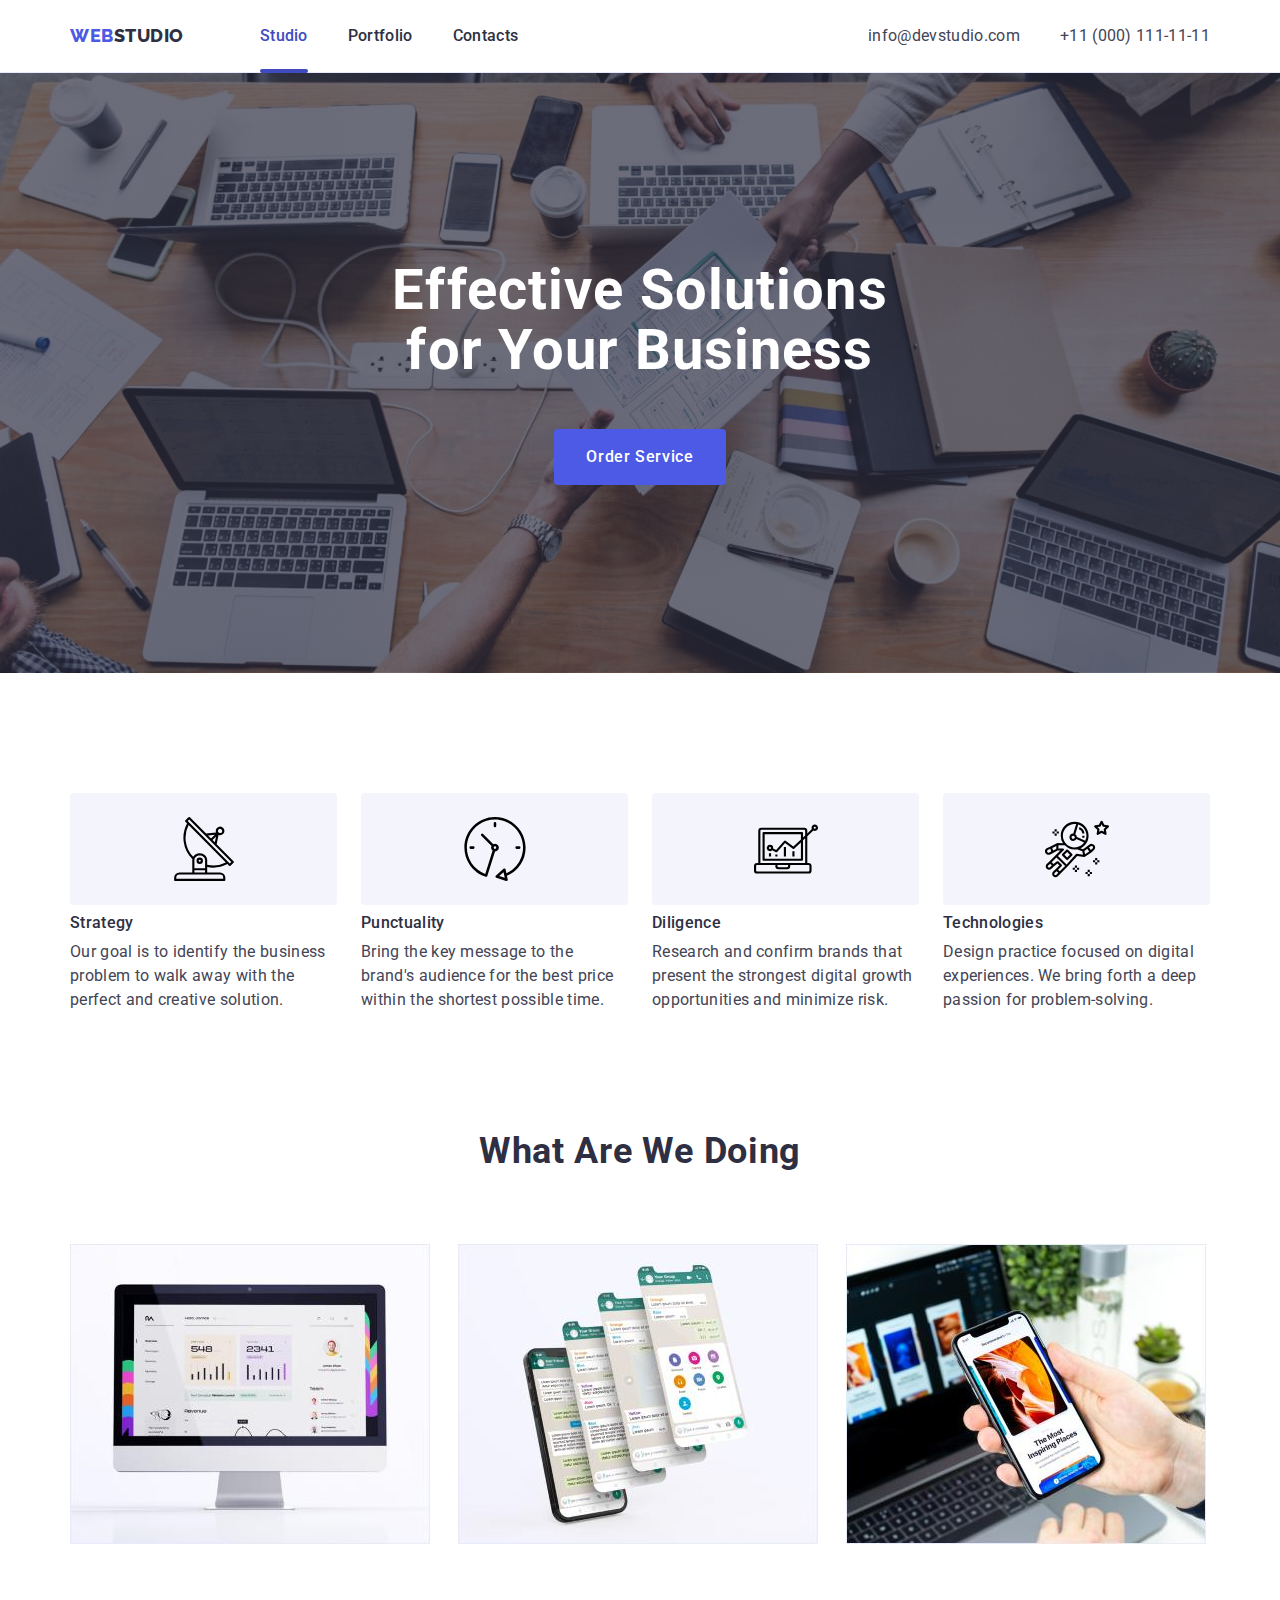
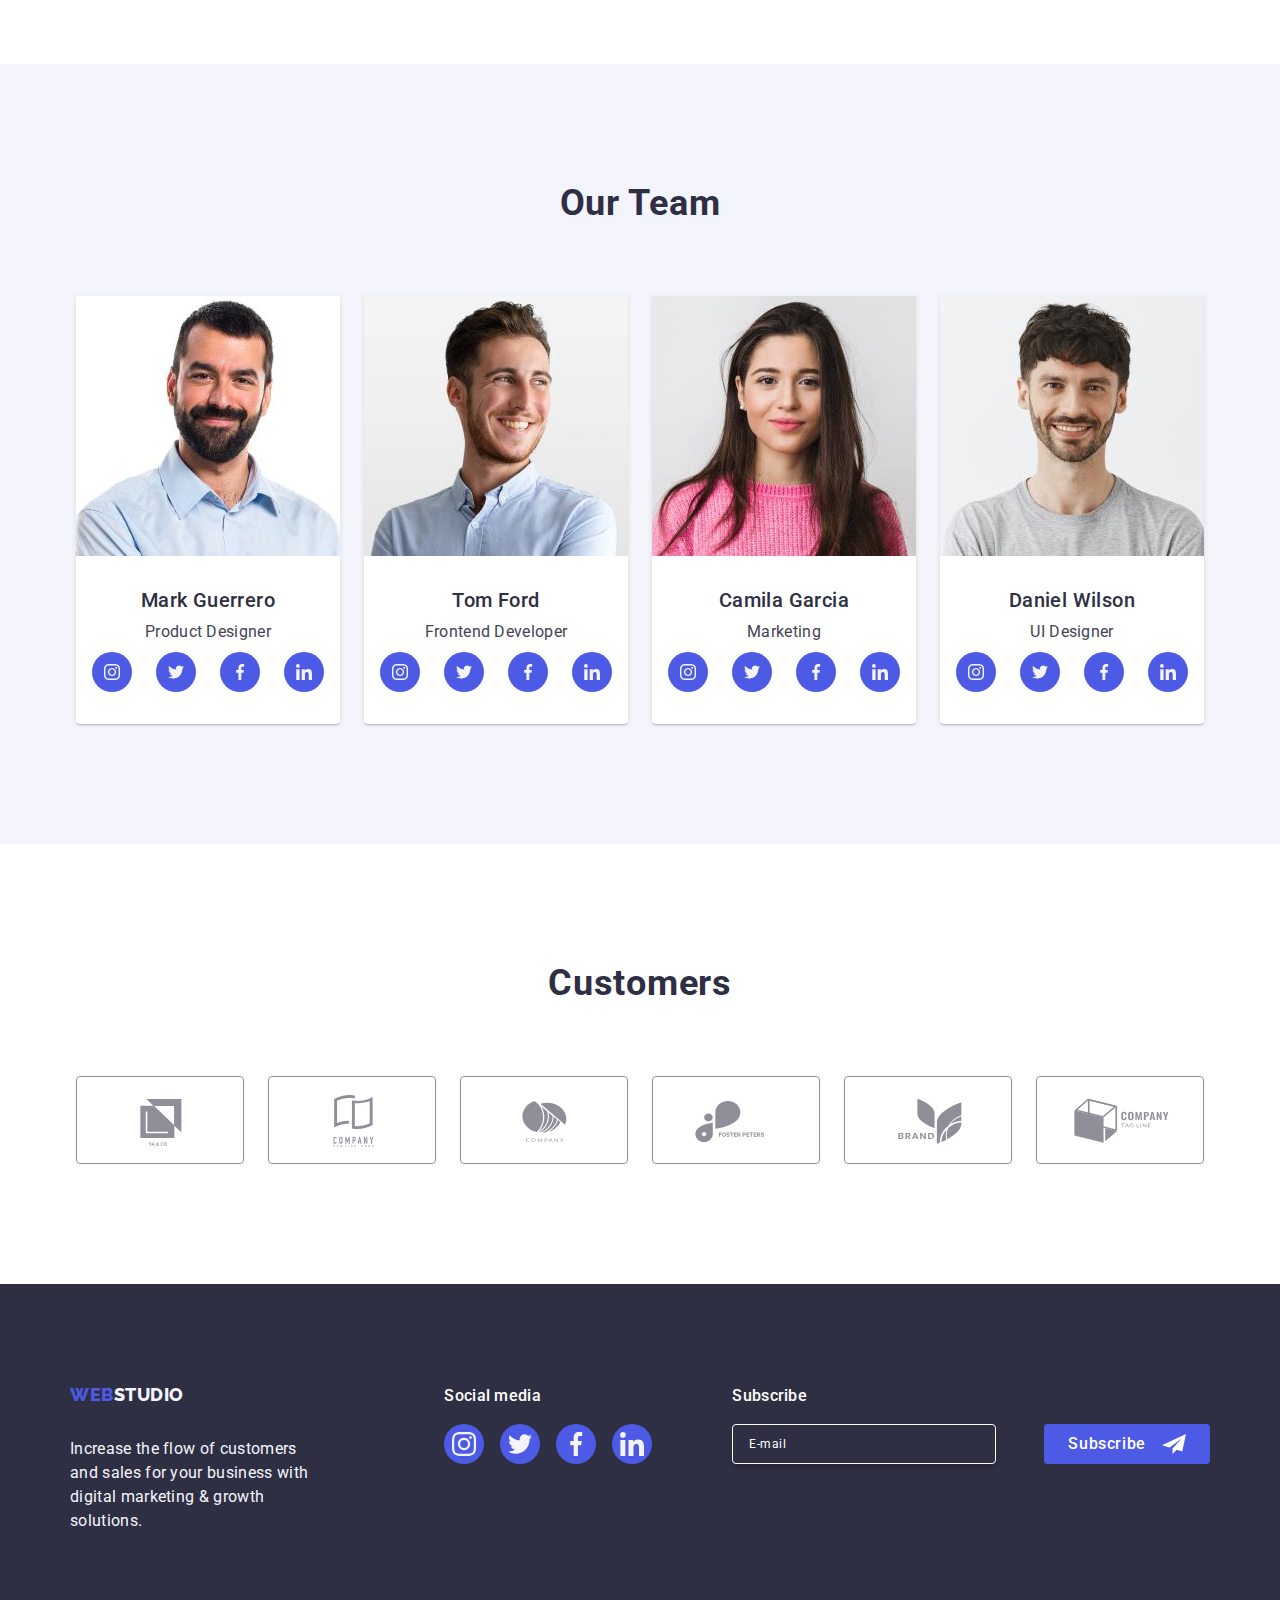
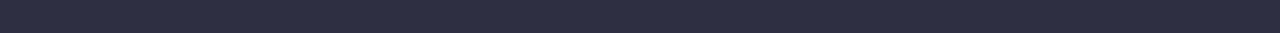
==== index.html @ c87fc52b "first commit" ====
<!DOCTYPE html>
<html lang="en">
<head>

    <meta charset="UTF-8">
    <meta http-equiv="X-UA-Compatible" content="IE=edge">
    <meta name="viewport" content="width=device-width, initial-scale=1.0">
    <link rel="preconnect" href="https://fonts.googleapis.com">
    <link rel="preconnect" href="https://fonts.gstatic.com" crossorigin>
    <link href="https://fonts.googleapis.com/css2?family=Raleway:ital,wght@0,100;0,200;0,300;0,400;0,500;0,600;0,700;0,800;0,900;1,100;1,200;1,300;1,400;1,500;1,600;1,700;1,800;1,900&family=Roboto:ital,wght@0,300;0,400;0,500;0,700;0,900;1,100;1,300;1,400;1,500;1,700;1,900&display=swap" rel="stylesheet">
    <link rel="stylesheet" href="https://cdnjs.cloudflare.com/ajax/libs/modern-normalize/1.0.0/modern-normalize.min.css"/>
    <link rel="stylesheet" href="./css/styles.css"/>
    <title>Main page</title>
</head>
<body>
    <header class="header">
        <div class="header-container container">
            <nav class="navigation">
                <a href="./index.html" class="logo link">Web<span class="logo-studio">Studio</span></a>
                <ul class="list menu">
                    <li class="nav-list-item">
                        <a href="./index.html" class="link-list-item selected-list-link-item link">Studio</a>
                    </li>
                    <li class="nav-list-item">
                        <a href="./portfolio.html" class="link-list-item link">Portfolio</a>
                    </li>
                    <li class="nav-list-item">
                        <a href="" class="link-list-item link">Contacts</a>
                    </li>
                </ul>
            </nav>
            <address class="address">
                <ul class="list menu">
                    <li class="nav-list-item">
                        <a href="mailto:info@devstudio.com" class="address-link link">info@devstudio.com</a>
                    </li>
                    <li class="nav-list-item">
                        <a href="tel:+110001111111" class="address-link link">+11 (000) 111-11-11</a>
                    </li>
                </ul>
            </address>
            <button type="button" class="mobile-button js-open-menu" aria-expanded="false" aria-controls="menu-container" data-menu-button>
                <svg class="mobile-menu-icon" width="32" height="22" aria-label="Переключатель мобильного меню">
                    <use href="./images/icons.svg#icon-menu-hamburger"></use>
                </svg>
            </button>
            <div class="backdrop js-menu-container is-hidden">
                <div class="mobile-menu">
                    <button class="close-btn js-close-menu">
                        <svg class="close-icon" width="8" height="8">
                            <use href="./images/icons.svg#icon-close"></use>
                        </svg>
                    </button>
                    <ul class="list mobile-menu-list">
                        <li class="mobile-menu-list-item">
                            <a href="./index.html" class="list-link-item selected-list-link-item link">Studio</a>
                        </li>
                        <li class="mobile-menu-list-item">
                            <a href="./portfolio.html" class="list-link-item link">Portfolio</a>
                        </li>
                        <li class="mobile-menu-list-item">
                            <a href="" class="list-link-item link">Contacts</a>
                        </li>
                    </ul>
                    <address class="address-menu">
                        <ul class="list mobile-menu-list">
                            <li class="mobile-menu-list-item">
                                <a href="tel:+110001111111" class="address-link link tel-addess-link">+11 (000) 111-11-11</a>
                            </li>
                            <li class="mobile-menu-list-item">
                                <a href="mailto:info@devstudio.com" class="address-link link">info@devstudio.com</a>
                            </li>
                        </ul>
                    </address>
                    <ul class="social-media-icons list">
                        <li class="social-media-icon-item">
                            <a class="social-media-icon-link" href="">
                                <svg class="social-media-icon" width="16px" height="16px">
                                    <use href="./images/icons.svg#instagram"></use>
                                </svg>
                            </a>
                        </li>
                        <li class="social-media-icon-item">
                            <a class="social-media-icon-link" href="">
                                <svg class="social-media-icon" width="16px" height="16px">
                                    <use href="./images/icons.svg#twitter"></use>
                                </svg>
                            </a>
                        </li>
                        <li class="social-media-icon-item">
                            <a class="social-media-icon-link" href="">
                                <svg class="social-media-icon" width="16px" height="16px">
                                    <use href="./images/icons.svg#facebook"></use>
                                </svg>
                            </a>
                        </li>
                        <li class="social-media-icon-item">
                            <a class="social-media-icon-link" href="">
                                <svg class="social-media-icon" width="16px" height="16px">
                                    <use href="./images/icons.svg#linkedin"></use>
                                </svg>
                            </a>
                        </li>
                    </ul>
                </div>
            </div>
        </div>
    </header>
    <main>
        <section class="first-section">
            <div class="container">
                <h1 class="main-title">Effective Solutions for Your Business</h1>
                <button type="button" class="order-service-button" data-modal-open>Order Service</button>
            </div>
        </section>
        <section class="second-section">
            <div class="container">
                <h2 class="visually-hidden">Advantages & Features</h2>
                <ul class="list advantages-list">
                    <li class="list-item">
                        <div class="advantages-icon-container">
                            <svg class="advantages-icon" width="64" height="64">
                                <use href="./images/icons.svg#antenna"></use>
                            </svg>
                        </div>
                        <h3 class="title-item">Strategy</h3>
                        <p class="text-item">
                            Our goal is to identify the business problem to walk away with the perfect and creative solution.
                        </p>
                    </li>
                    <li class="list-item">
                        <div class="advantages-icon-container">
                            <svg class="advantages-icon" width="64" height="64">
                                <use href="./images/icons.svg#clock"></use>
                            </svg>
                        </div>
                        <h3 class="title-item">Punctuality</h3>
                        <p class="text-item">
                            Bring the key message to the brand's audience for the best price within the shortest possible time.
                        </p>
                    </li>
                    <li class="list-item">
                        <div class="advantages-icon-container">
                            <svg class="advantages-icon" width="64" height="64">
                                <use href="./images/icons.svg#diagram"></use>
                            </svg>
                        </div>
                        <h3 class="title-item">Diligence</h3>
                        <p class="text-item">
                            Research and confirm brands that present the strongest digital growth opportunities and minimize risk.
                        </p>
                    </li>
                    <li class="list-item">
                        <div class="advantages-icon-container">
                            <svg class="advantages-icon" width="64" height="64">
                                <use href="./images/icons.svg#astronaut"></use>
                            </svg>
                        </div>
                        <h3 class="title-item">Technologies</h3>
                        <p class="text-item">
                            Design practice focused on digital experiences. We bring forth a deep passion for problem-solving.
                        </p>
                    </li>
                </ul>
            </div>
        </section>
        <section class="third-section">
            <div class="container">
                <h2 class="images-title">What are we doing</h2>
                <ul class="list images-list">
                    <li class="images-list-item">
                        <img src="./images/img-1.jpg" alt="Monitor" width="360"/>
                    </li>
                    <li class="images-list-item">
                        <img src="./images/img-2.jpg" alt="Multiple smartphone screens" width="360"/>
                    </li>
                    <li class="images-list-item">
                        <img src="./images/img-3.jpg" alt="Smartphone in hand" width="360"/>
                    </li>
                </ul>
            </div>
        </section>
        <section class="our-team-section">
            <div class="container">
                <h2 class="images-title">Our Team</h2>
                <ul class="list our-team-list">
                    <li class="employee-list-item">
                        <img src="./images/img-4.jpg" alt="Mark Guerrero photo" width="264"/>
                        <div class="employee-container">
                            <h3 class="employee-title-item">Mark Guerrero</h3>
                            <p class="employee-text-item">Product Designer</p>
                            <ul class="social-media-icons list">
                                <li class="social-media-icon-item">
                                    <a class="social-media-icon-link" href="">
                                        <svg class="social-media-icon" width="16" height="16">
                                        <use href="./images/icons.svg#instagram"></use>
                                        </svg>
                                    </a>
                                </li>
                                <li class="social-media-icon-item">
                                    <a class="social-media-icon-link" href="">
                                        <svg class="social-media-icon" width="16" height="16">
                                        <use href="./images/icons.svg#twitter"></use>
                                        </svg>
                                    </a>
                                </li>
                                <li class="social-media-icon-item">
                                    <a class="social-media-icon-link" href="">
                                        <svg class="social-media-icon" width="16" height="16">
                                        <use href="./images/icons.svg#facebook"></use>
                                        </svg>
                                    </a>
                                </li>
                                <li class="social-media-icon-item">
                                    <a class="social-media-icon-link" href="">
                                        <svg class="social-media-icon" width="16" height="16">
                                        <use href="./images/icons.svg#linkedin"></use>
                                        </svg>
                                    </a>
                                </li>
                            </ul>
                        </div>
                    </li>
                    <li class="employee-list-item">
                        <img src="./images/img-5.jpg" alt="Tom Ford photo" width="264"/>
                        <div class="employee-container">
                            <h3 class="employee-title-item">Tom Ford</h3>
                            <p class="employee-text-item">Frontend Developer</p>
                            <ul class="social-media-icons list">
                                <li class="social-media-icon-item">
                                    <a class="social-media-icon-link" href="">
                                        <svg class="social-media-icon" width="16" height="16">
                                        <use href="./images/icons.svg#instagram"></use>
                                        </svg>
                                    </a>
                                </li>
                                <li class="social-media-icon-item">
                                    <a class="social-media-icon-link" href="">
                                        <svg class="social-media-icon" width="16" height="16">
                                        <use href="./images/icons.svg#twitter"></use>
                                        </svg>
                                    </a>
                                </li>
                                <li class="social-media-icon-item">
                                    <a class="social-media-icon-link" href="">
                                        <svg class="social-media-icon" width="16" height="16">
                                        <use href="./images/icons.svg#facebook"></use>
                                        </svg>
                                    </a>
                                </li>
                                <li class="social-media-icon-item">
                                    <a class="social-media-icon-link" href="">
                                        <svg class="social-media-icon" width="16" height="16">
                                        <use href="./images/icons.svg#linkedin"></use>
                                        </svg>
                                    </a>
                                </li>
                            </ul>
                        </div>
                    </li>
                    <li class="employee-list-item">
                        <img src="./images/img-6.jpg" alt="Camila Garcia photo" width="264"/>
                        <div class="employee-container">
                            <h3 class="employee-title-item">Camila Garcia</h3>
                            <p class="employee-text-item">Marketing</p>
                            <ul class="social-media-icons list">
                                <li class="social-media-icon-item">
                                    <a class="social-media-icon-link" href="">
                                        <svg class="social-media-icon" width="16" height="16">
                                        <use href="./images/icons.svg#instagram"></use>
                                        </svg>
                                    </a>
                                </li>
                                <li class="social-media-icon-item">
                                    <a class="social-media-icon-link" href="">
                                        <svg class="social-media-icon" width="16" height="16">
                                        <use href="./images/icons.svg#twitter"></use>
                                        </svg>
                                    </a>
                                </li>
                                <li class="social-media-icon-item">
                                    <a class="social-media-icon-link" href="">
                                        <svg class="social-media-icon" width="16" height="16">
                                        <use href="./images/icons.svg#facebook"></use>
                                        </svg>
                                    </a>
                                </li>
                                <li class="social-media-icon-item">
                                    <a class="social-media-icon-link" href="">
                                        <svg class="social-media-icon" width="16" height="16">
                                        <use href="./images/icons.svg#linkedin"></use>
                                        </svg>
                                    </a>
                                </li>
                            </ul>
                        </div>
                    </li>
                    <li class="employee-list-item">
                        <img src="./images/img-7.jpg" alt="Daniel Wilson photo" width="264"/>
                        <div class="employee-container">
                            <h3 class="employee-title-item">Daniel Wilson</h3>
                            <p class="employee-text-item">UI Designer</p>
                            <ul class="social-media-icons list">
                                <li class="social-media-icon-item">
                                    <a class="social-media-icon-link" href="">
                                        <svg class="social-media-icon" width="16" height="16">
                                        <use href="./images/icons.svg#instagram"></use>
                                        </svg>
                                    </a>
                                </li>
                                <li class="social-media-icon-item">
                                    <a class="social-media-icon-link" href="">
                                        <svg class="social-media-icon" width="16" height="16">
                                        <use href="./images/icons.svg#twitter"></use>
                                        </svg>
                                    </a>
                                </li>
                                <li class="social-media-icon-item">
                                    <a class="social-media-icon-link" href="">
                                        <svg class="social-media-icon" width="16" height="16">
                                        <use href="./images/icons.svg#facebook"></use>
                                        </svg>
                                    </a>
                                </li>
                                <li class="social-media-icon-item">
                                    <a class="social-media-icon-link" href="">
                                        <svg class="social-media-icon" width="16" height="16">
                                        <use href="./images/icons.svg#linkedin"></use>
                                        </svg>
                                    </a>
                                </li>
                            </ul>
                        </div>
                    </li>
                </ul>
            </div>
        </section>
        <section class="customers-section">
            <div class="container">
                <h2 class="customers-title">Customers</h2>
                <ul class="customers-list list">
                    <li class="customer-list-item">
                        <a class="customer-link" href="">
                            <svg class="customer-icon" width="104" height="56">
                            <use href="./images/icons.svg#logo-1"></use>
                            </svg>
                        </a>
                    </li>
                    <li class="customer-list-item">
                        <a class="customer-link" href="">
                            <svg class="customer-icon" width="104" height="56">
                            <use href="./images/icons.svg#logo-2"></use>
                            </svg>
                        </a>
                    </li>
                    <li class="customer-list-item">
                        <a class="customer-link" href="">
                            <svg class="customer-icon" width="104" height="56">
                            <use href="./images/icons.svg#logo-3"></use>
                            </svg>
                        </a>
                    </li>
                    <li class="customer-list-item">
                        <a class="customer-link" href="">
                            <svg class="customer-icon" width="104" height="56">
                            <use href="./images/icons.svg#logo-4"></use>
                            </svg>
                        </a>
                    </li>
                    <li class="customer-list-item">
                        <a class="customer-link" href="">
                            <svg class="customer-icon" width="104" height="56">
                            <use href="./images/icons.svg#logo-5"></use>
                            </svg>
                        </a>
                    </li>
                    <li class="customer-list-item">
                        <a class="customer-link" href="">
                            <svg class="customer-icon" width="104" height="56">
                            <use href="./images/icons.svg#logo-6"></use>
                            </svg>
                        </a>
                    </li>
                </ul>
            </div>
        </section>
    </main>
    <footer class="footer">
        <div class="container">
            <div class="logo-description-container">
                <a href="./index.html" class="logo-footer link">Web<span class="logo-studio-footer">Studio</span></a>
                <p class="footer-description">
                    Increase the flow of customers and sales for your business with digital marketing & growth solutions.
                </p>
            </div>
            <div class="social-media-footer-container">
                <p class="social-media-footer-title">Social media</p>
                <ul class="social-media-footer-list list">
                    <li class="social-media-footer-list-item">
                        <a class="social-media-footer-link" href="">
                            <svg class="social-media-footer-icon" width="24" height="24">
                                <use href="./images/icons.svg#instagram"></use>
                            </svg>
                        </a>
                    </li>
                    <li class="social-media-footer-list-item">
                        <a class="social-media-footer-link" href="">
                            <svg class="social-media-footer-icon" width="24" height="24">
                                <use href="./images/icons.svg#twitter"></use>
                            </svg>
                        </a>
                    </li>
                    <li class="social-media-footer-list-item">
                        <a class="social-media-footer-link" href="">
                            <svg class="social-media-footer-icon" width="24" height="24">
                                <use href="./images/icons.svg#facebook"></use>
                            </svg>
                        </a>
                    </li>
                    <li class="social-media-footer-list-item">
                        <a class="social-media-footer-link" href="">
                            <svg class="social-media-footer-icon" width="24" height="24">
                                <use href="./images/icons.svg#linkedin"></use>
                            </svg>
                        </a>
                    </li>
                </ul>
            </div>
            <div class="subscribe-footer-container">
                <p class="subscribe-footer-text">Subscribe</p>
                <form class="subscribe-footer-form">
                    <label class="subscribe-footer-input-label">
                        <input type="email" class="subscribe-footer-input" name="email" placeholder="E-mail">
                    </label>
                    <button type="submit" class="subscribe-footer-btn">
                        Subscribe
                        <svg class="subscribe-footer-btn-icon" width="24" height="24">
                            <use href="./images/icons.svg#icon-subscribe"></use>
                        </svg>
                    </button>
                </form>
            </div>
        </div>
    </footer>
    <div class="backdrop is-hidden" data-modal>
        <div class="modal">
            <button type="button" class="close-btn" data-modal-close>
                <svg class="close-icon" width="8" height="8">
                    <use href="./images/icons.svg#icon-close"></use>
                </svg>
            </button>
            <p class="modal-title">Leave your contacts and we will call you back</p>
            <form class="modal-form">
                <div class="form-field">
                    <label class="form-label" for="user-name">Name</label>
                    <div class="form-input-container">
                        <input type="text" class="form-input" name="user-name" id="user-name">
                        <svg class="form-icon" width="18" height="24">
                            <use href="./images/icons.svg#icon-person"></use>
                        </svg>
                    </div>
                </div>
                <div class="form-field">
                    <label class="form-label" for="phone">Phone</label>
                    <div class="form-input-container">
                        <input type="tel" class="form-input" name="phone" id="phone">
                        <svg class="form-icon" width="18" height="24">
                            <use href="./images/icons.svg#icon-phone"></use>
                        </svg>
                    </div>
                </div>
                <div class="form-field">
                    <label class="form-label" for="email">Email</label>
                    <div class="form-input-container">
                        <input type="email" class="form-input" name="email" id="email">
                        <svg class="form-icon" width="18" height="24">
                            <use href="./images/icons.svg#icon-email"></use>
                        </svg>
                    </div>
                </div>
                <div class="form-field-comment">
                    <label class="form-label" for="user-comment">Comment</label>
                    <textarea class="form-comment" name="user-comment" placeholder="Text input" id="user-comment"></textarea>
                </div>
                <div class="form-field-policy">
                    <input class="checkbox visually-hidden" type="checkbox" name="user-privacy" id="user-privacy" value="true">
                    <label class="form-label-checkbox" for="user-privacy">
                        <span class="checkbox-icon-span">
                            <svg class="checkbox-icon" width="10" height="8">
                                <use href="./images/icons.svg#icon-check"></use>
                            </svg>
                        </span>
                        I accept the terms and conditions of the <a class="privacy-policy-text" href="">Privacy Policy</a>
                    </label>
                </div>
                <button type="submit" class="form-send-btn">Send</button>
            </form>
        </div>
    </div>
    <script src="./js/mobile-menu.js"></script>
    <script src="./js/modal.js"></script>
</body>
</html>
---- css/styles.css ----
:root {
    --background-color: #ffffff;
    --portfolio-hover-text-color: #f4f4fd;
    --bg-gradient: linear-gradient(rgba(46, 47, 66, 0.7), rgba(46, 47, 66, 0.7));
}

body {
    font-family: "Raleway", sans-serif;
    font-family: "Roboto", sans-serif;
    color: #434455;
    background-color: var(--background-color);
}

h1, h2, h3, h4, h5, h6, p ,ul {
    margin: 0;
}

ul {
    margin: 0;
    padding: 0;
}

.header {
    max-width: 1440px;
    margin-left: auto;
    margin-right: auto;
    border-bottom: 1px solid #e7e9fc;
    padding-top: 24px;
    padding-bottom: 24px;
    box-shadow: 0px 2px 1px rgba(46, 47, 66, 0.08), 0px 1px 1px rgba(46, 47, 66, 0.16), 0px 1px 6px rgba(46, 47, 66, 0.08);
}

@media (min-width: 768px) and (max-width: 1199px) {
    .header {
        padding-top: 16px;
        padding-bottom: 16px;
    }
}

img {
    display: block;
}

.header-container {
    display: flex;
    justify-content: space-between;
}

.container {
    width: 100%;
    margin: 0 auto;
    padding-left: 15px;
    padding-right: 15px;
    justify-content: space-between;
}

@media screen and (min-width: 480px) {
    .container {
        width: calc(480px - 30px);
    }
}

@media screen and (min-width: 768px) {
    .container {
        width: calc(768px - 30px);
    }
}

@media screen and (min-width: 1200px) {
    .container {
        width: calc(1200px - 30px);
    }
}

.navigation {
    display: flex;
    align-items: center;
}

.logo {
    font-family: "Raleway", sans-serif;
    font-weight: 800;
    font-size: 18px;
    line-height: 1.17;
    letter-spacing: 0.03em;
    text-transform: uppercase;
    color: #4d5ae5;
    margin-right: 76px;
}

.link {
    text-decoration: none;
}

.logo-studio {
    color: #2e2f42;
}

.menu {
    display: none;
}

@media (min-width: 768px) {
    .menu {
        display: flex;
    }
}

.list {
    list-style: none;
}

.nav-list-item {
    position: relative;
    margin-right: 40px;
}

.nav-list-item:last-child {
    margin-right: 0;
}

.link-list-item {
    position: relative;
    font-weight: 500;
    font-size: 16px;
    line-height: 1.5;
    letter-spacing: 0.02em;
    color: #2e2f42;
    padding-top: 24px;
    padding-bottom: 24px;
    transition-property: color;
    transition-duration: 250ms;
    transition-timing-function: cubic-bezier(0.4, 0, 0.2, 1);
}

.link-list-item:hover,
.link-list-item:focus {
    color: #404bbf;
}

.selected-list-link-item {
    color: #404BBF;
}

.selected-list-link-item::after {
    content: '';
    position: absolute;
    width: 100%;
    height: 4px;
    bottom: -4px;
    left: 0;
    border-radius: 2px;
    background-color: #404BBF;
}

@media (min-width: 768px) and (max-width: 1199px) {
    .selected-list-link-item::after {
        bottom: -10px;
    }
}


.address {
    display: none;
    font-style: normal;
}

@media (min-width: 768px) {
    .address {
        display: block;
    }
}

@media (min-width: 768px) and (max-width: 1199px) {
    .address > .menu {
        flex-direction: column;
    }
    .address > .menu > .nav-list-item:first-child {
        margin-bottom: 12px;
    }
    .address-link {
        font-size: 12px;
    }
}

.address-link {
    font-size: 16px;
    line-height: 1.5;
    letter-spacing: 0.02em;
    color: #434455;
    transition-property: color;
    transition-duration: 250ms;
    transition-timing-function: cubic-bezier(0.4, 0, 0.2, 1);
}

@media (min-width: 768px) and (max-width: 1199px) {
    .address-link {
        font-size: 12px;
    }
}

.address-link:hover,
.address-link:focus {
    color: #404bbf;
}

.mobile-button {
    display: inline-flex;
    margin: 0;
    padding: 0;
    border: 0;
    background-color: transparent;
    cursor: pointer;
}

@media (min-width: 768px) {
    .mobile-button {
        display: none;
    }
}

.first-section {
    background-color: #2e2f42;
    background-image: var(--bg-gradient), url(../images/people-office-mob.jpg);
    padding-top: 112px;
    padding-bottom: 112px;
    max-width: 1440px;
    margin-left: auto;
    margin-right: auto;
    background-repeat: no-repeat;
    background-position: center;
    background-size: cover;
}

@media (min-device-pixel-ratio: 2),
    (-webkit-min-device-pixel-ratio: 2),
    (min-resolution: 192dpi),
    (min-resolution: 2dppx) {
    .first-section {
        background-image: var(--bg-gradient), url(../images/people-office-mob-2x.jpg);
    }
}


@media (min-width: 768px) {
    .first-section {
        background-image: var(--bg-gradient), url(../images/people-office-tab.jpg);
    }

    @media (min-device-pixel-ratio: 2),
        (min-resolution: 192dpi),
        (min-resolution: 2dppx) {
        .first-section {
            background-image: var(--bg-gradient), url(../images/people-office-tab-2x.jpg);
        }
    }
}

@media (min-width: 1200px) {
    .first-section {
        background-image: var(--bg-gradient), url(../images/people-office.jpg);
        padding-top: 188px;
        padding-bottom: 188px;
    }

    @media (min-device-pixel-ratio: 2),
        (min-resolution: 192dpi),
        (min-resolution: 2dppx) {
        .first-section {
            background-image: var(--bg-gradient), url(../images/people-office-2x.jpg);
        }
    }
}

.main-title {
    font-size: 56px;
    line-height: 1.07;
    text-align: center;
    letter-spacing: 0.02em;
    color: #ffffff;
    max-width: 496px;
    margin: 0 auto;
}

.order-service-button {
    display: block;
    background-color: #4D5AE5;
    font-family: "Roboto", sans-serif;
    font-weight: 500;
    font-size: 16px;
    line-height: 1.5;
    letter-spacing: 0.04em;
    color: #ffffff;
    cursor: pointer;
    min-width: 169px;
    margin-top: 48px;
    margin-left: auto;
    margin-right: auto;
    border: none;
    border-radius: 4px;
    padding: 16px 32px;
    transition-property: background-color;
    transition-duration: 250ms;
    transition-timing-function: cubic-bezier(0.4, 0, 0.2, 1);
}

.order-service-button:hover,
.order-service-button:focus {
    background-color: #404BBF;
}

.second-section {
    padding-top: 96px;
    padding-bottom: 96px;
}

@media (min-width: 1200px) {
    .second-section {
        padding-top: 120px;
        padding-bottom: 120px;
    }  
}

.visually-hidden {
    position: absolute;
    width: 1px;
    height: 1px;
    margin: -1px;
    border: 0;
    padding: 0;
    
    white-space: nowrap;
    clip-path: inset(100%);
    clip: rect(0 0 0 0);
    overflow: hidden;
}

.advantages-list {
    display: flex;
    justify-content: center;
    flex-wrap: wrap;
    padding-left: 0;
    gap: 24px;
}

@media (min-width: 1200px) {
    .advatages-list {
        flex-wrap: nowrap;
    }    
}

.list-item {
    width: 100%;
}

@media (min-width: 768px) {
    .list-item {
        width: calc((100% - 24px) / 2);
    }
}

@media (min-width: 1200px) {
    .list-item {
        width: calc((100% - 72px) / 4);
    }
}

.advantages-icon-container {
    display: none;
}

@media (min-width: 1200px) {
    .advantages-icon-container {
        background-color: #F4F4FD;
        padding-top: 24px;
        padding-bottom: 24px;
        border-radius: 4px;
        margin-bottom: 8px;
        display: flex;
        justify-content: center;
        align-items: center;
    }
}

.title-item {
    font-weight: 500;
    font-size: 16px;
    line-height: 1.2;
    letter-spacing: 0.02em;
    color: #2e2f42;
    margin-bottom: 8px;
}

.text-item {
    font-size: 16px;
    line-height: 1.5;
    letter-spacing: 0.02em;
    color: #434455;
}

.third-section {
    display: none;
}

@media (min-width: 1200px) {
    .third-section {
        display: block;
        padding-bottom: 120px;
    }
}

.images-title {
    font-size: 36px;
    line-height: 1.11;
    text-align: center;
    letter-spacing: 0.02em;
    text-transform: capitalize;
    color: #2e2f42;
    margin-bottom: 72px;
}

.images-list {
    display: flex;
    padding-left: 0;
    gap: 24px;
}

.images-list-item {
    width: calc((100% - 48px) / 3);
}

.our-team-section {
    background-color: #F4F4FD;
    padding-top: 96px;
    padding-bottom: 96px;
}

@media (min-width: 1200px) {
    .our-team-section {
        padding-top: 120px;
        padding-bottom: 120px;
    }
}

.our-team-list {
    display: flex;
    flex-wrap: wrap;
    justify-content: center;
    gap: 24px;
    padding-left: 0;
}

@media (min-width: 1200px) {
    .our-team-list {
        flex-wrap: nowrap;
    }
}

.employee-list-item {
    background-color: #FFFFFF;
    /* width: calc((100% - 72px) / 4); */
    width: 264px;
    border-radius: 0px 0px 4px 4px;
    box-shadow: 0px 2px 1px 0px rgba(46, 47, 66, 0.08), 0px 1px 1px 0px rgba(46, 47, 66, 0.16), 0px 1px 6px 0px rgba(46, 47, 66, 0.08);
}

.employee-container {
    padding: 32px 0;
}

.employee-title-item {
    font-weight: 500;
    font-size: 20px;
    line-height: 1.2;
    letter-spacing: 0.02em;
    color: #2e2f42;
    margin-bottom: 8px;
    text-align: center;
}

.employee-text-item {
    font-size: 16px;
    line-height: 1.5;
    letter-spacing: 0.02em;
    color: #434455;
    text-align: center;
}

.social-media-icons {
    display: flex;
    gap: 24px;
    justify-content: center;
    margin-top: 8px;
}

.social-media-icon-item {
    width: 40px;
    height: 40px;
}

.social-media-icon-link {
    width: 100%;
    height: 100%;
    background-color: #4D5AE5;
    border-radius: 50%;
    display: flex;
    justify-content: center;
    align-items: center;
    cursor: pointer;
    transition-property: background-color;
    transition-duration: 250ms;
    transition-timing-function: cubic-bezier(0.4, 0, 0.2, 1);
}

.social-media-icon-link:hover,
.social-media-icon-link:focus {
    background-color: #404bbf;
}

.social-media-icon {
    fill: #F4F4FD;
}

.customers-section {
    padding-top: 96px;
    padding-bottom: 96px;
}

@media (min-width: 1200px) {
    .customers-section {
        padding-top: 120px;
        padding-bottom: 120px;
    }
}

.customers-title {
    color: #2E2F42;
    font-size: 36px;
    font-weight: 700;
    line-height: 1.11;
    letter-spacing: 0.72px;
    text-transform: capitalize;
    margin-bottom: 72px;
    text-align: center;
}

.customers-list {
    display: flex;
    flex-wrap: wrap;
    justify-content: center;
    gap: 24px;
}

@media (min-width: 1200px) {
    .customers-list {
        flex-wrap: nowrap;
    }
}

.customer-list-item {
    width: 168px;
    height: 88px;
}

.customer-link {
    width: 100%;
    height: 100%;
    border: 1px solid #8E8F99;
    border-radius: 4px;
    color: #8e8f99;
    display: flex;
    justify-content: center;
    align-items: center;
    transition: border-color 250ms cubic-bezier(0.4, 0, 0.2, 1), color 250ms cubic-bezier(0.4, 0, 0.2, 1)
}

.customer-link:hover,
.customer-link:focus {
    border-color: #404bbf;
    color: #404bbf;
}

.customer-icon {
    fill: currentColor;
}

.footer {
    background-color: #2e2f42;
    padding: 96px 0;
    color: #2e2f42;
}

.footer > .container {
    display: flex;
    flex-direction: column;
    gap: 72px;
}

@media (min-width: 768px) {
    .footer > .container {
        display: flex;
        flex-direction: row;
        gap: 0;
        justify-content: flex-start;
        align-items: baseline;
        flex-wrap: wrap;
    }
}

@media (min-width: 1200px) {
    .footer {
        padding: 100px 0;
    }

    .footer > .container {
        flex-wrap: nowrap;
    } 
}

.logo-description-container {
    margin: 0 auto;
    text-align: center;
}

@media (min-width: 768px) {
    .logo-description-container {
        margin-right: 120px;
        margin-left: 0;
        text-align: start;
    }
}

.logo-footer {
    display: inline-block;
    font-family: "Raleway", sans-serif;
    font-weight: 800;
    font-size: 18px;
    line-height: 1.17;
    letter-spacing: 0.03em;
    text-transform: uppercase;
    color: #4d5ae5;
    margin-bottom: 16px;
    margin-left: auto;
    margin-right: auto;
}

.logo-studio-footer {
    color: #f4f4fd;
}

.footer-description {
    font-family: 'Roboto';
    font-style: normal;
    font-weight: 400;
    font-size: 16px;
    line-height: 24px;
    letter-spacing: 0.02em;
    color: #F4F4FD;
    margin-top: 16px;
    max-width: 264px;
}

.social-media-footer-title {
    color: #FFFFFF;
    font-family: Roboto;
    font-size: 16px;
    font-style: normal;
    font-weight: 500;
    line-height: 1.5;
    letter-spacing: 0.32px;
    margin-bottom: 16px;
    text-align: center;
}

@media (min-width: 768px) {
    .social-media-footer-title {
        text-align: start;
    }
}

.social-media-footer-list {
    display: flex;
    justify-content: center;
    gap: 16px;
}

@media (min-width: 768px) {
    .social-media-footer-list {
        justify-content: flex-start;
    }
}

.social-media-footer-list-item {
    width: 40px;
    height: 40px;
}

.social-media-footer-link {
    width: 100%;
    height: 100%;
    display: flex;
    justify-content: center;
    align-items: center;
    background-color: #4D5AE5;
    border-radius: 50%;
    transition-property: background-color;
    transition-duration: 250ms;
    transition-timing-function: cubic-bezier(0.4, 0, 0.2, 1);
}

.social-media-footer-link:hover,
.social-media-footer-link:focus {
    background-color: #31d0aa;
}

.social-media-footer-icon {
    fill: #f4f4fd;
}

@media (min-width: 768px) {
    .subscribe-footer-container {
        margin-top: 72px;
    }
}

@media (min-width: 1200px) {
    .subscribe-footer-container {
        margin-left: 80px;
        margin-top: 0;
    }
}

.subscribe-footer-text {
    color: #ffffff;
    font-family: Roboto;
    font-size: 16px;
    font-style: normal;
    font-weight: 500;
    line-height: 1.5;
    letter-spacing: 0.32px;
    margin-bottom: 16px;
    text-align: center;
}

@media (min-width: 768px) {
    .subscribe-footer-text {
        text-align: start;
    }
}


@media (min-width: 768px) {
    .subscribe-footer-form {
        display: flex;
        justify-content: center;
        align-items: center;
        gap: 24px;
    }
}

@media (min-width: 768px) {
    .subscribe-footer-form {
        margin-top: 0;
    }
}

.subscribe-footer-input {
    width: 100%;
    height: 40px;
    background-color: transparent;
    border-radius: 4px;
    border: 1px solid #ffffff;
    color: #ffffff;
    font-family: Roboto;
    font-size: 12px;
    font-style: normal;
    font-weight: 400;
    line-height: 1.5;
    letter-spacing: 0.04em;
    padding-left: 16px;
    box-shadow: 0px 4px 4px 0px rgba(0, 0, 0, 0.15);
}

@media (min-width: 768px) {
    .subscribe-footer-input {
        width: 264px;
    }

}

.subscribe-footer-input::placeholder {
    color: #ffffff;
}

.subscribe-footer-input:focus {
    outline: none !important;
}

.subscribe-footer-btn {
    display: flex;
    justify-content: center;
    align-items: center;
    min-width: 165px;
    height: 40px;
    padding: 8px 24px;
    border-radius: 4px;
    border: none;
    background-color: #4D5AE5;
    cursor: pointer;
    font-family: "Roboto", sans-serif;    font-size: 16px;
    font-style: normal;
    font-weight: 500;
    line-height: 1.5;
    letter-spacing: 0.64px;
    margin-left: auto;
    margin-right: auto;
    margin-top: 16px;
    color: #ffffff;
    transition-property: background-color;
    transition-duration: 250ms;
    transition-timing-function: cubic-bezier(0.4, 0, 0.2, 1);
}

@media (min-width: 768px) {
    .subscribe-footer-btn {
        margin-left: 24px;
        margin-top: 0;
    }
}

.subscribe-footer-btn:hover,
.subscribe-footer-btn:focus {
    background-color: #404BBF;
}

.subscribe-footer-btn-icon {
    fill: #FFFFFF;
    margin-left: 16px;
}

.portfolio-section {
    padding-top: 48px;
    padding-bottom: 48px;
}

@media (min-width: 768px) {
    .portfolio-section {
        padding-top: 64px;
        padding-bottom: 96px;
    }
}

@media (min-width: 1200px) {
    .portfolio-section {
        padding-top: 96px;
        padding-bottom: 120px;
    }
}

.portfolio-title {
    visibility: hidden;
}

.portfolio-buttons {
    display: flex;
    flex-wrap: wrap;
    gap: 24px;
    justify-content: start;
    margin-bottom: 72px;
}

@media (min-width: 768px) {
    .portfolio-buttons {
        justify-content: center;
    }
}

.portfolio-button {
    font-family: "Roboto", sans-serif;
    font-weight: 500;
    font-size: 16px;
    line-height: 1.5;
    letter-spacing: 0.04em;
    color: #4d5ae5;
    background-color: #F4F4FD;
    cursor: pointer;
    padding: 12px 24px;
    border-radius: 4px;
    border: 1px solid #e7e9fc;
    transition: color 250ms cubic-bezier(0.4, 0, 0.2, 1), background-color 250ms cubic-bezier(0.4, 0, 0.2, 1), border-color 250ms cubic-bezier(0.4, 0, 0.2, 1), box-shadow 250ms cubic-bezier(0.4, 0, 0.2, 1); 
}

.portfolio-button:hover,
.portfolio-button:focus {
    color: #FFFFFF;
    background-color: #404BBF;
    border: 1px solid transparent;
    box-shadow: 0px 2px 2px 0px rgba(0, 0, 0, 0.12), 0px 2px 1px 0px rgba(0, 0, 0, 0.08), 0px 3px 1px 0px rgba(0, 0, 0, 0.10);
}

.portfolio-items {
    display: flex;
    flex-wrap: wrap;
    justify-content: center;
    column-gap: 24px;
    row-gap: 48px;
    padding-left: 0;
}

@media (min-width: 768px) {
    .portfolio-items {
        justify-content: flex-start;
    }
}

.portfolio-item {
    width: 342px;
}

@media (min-width: 768px) {
    .portfolio-item {
        width: calc((100% - 24px) / 2);
    }
}

@media (min-width: 1200px) {
    .portfolio-item {
        width: calc((100% - 48px) / 3);
    }
}

.portfolio-link {
    display: block;
    cursor: pointer;
    transition-property: box-shadow;
    transition-duration: 250ms;
    transition-timing-function: cubic-bezier(0.4, 0, 0.2, 1);
}

.portfolio-link:hover,
.portfolio-link:focus {
    box-shadow: 0px 1px 6px rgba(46, 47, 66, 0.08), 0px 1px 1px rgba(46, 47, 66, 0.16), 0px 2px 1px rgba(46, 47, 66, 0.08);
}

.image-container {
    position: relative;
    overflow: hidden;
}

.portfolio-hover-text {
    position: absolute;
    bottom: 0;
    left: 0;
    width: 100%;
    height: 100%;
    mix-blend-mode: normal;
    background-color: #4D5AE5;
    transform: translateY(100%);
    font-family: 'Roboto';
    font-style: normal;
    font-weight: 400;
    font-size: 16px;
    line-height: 1.5;
    letter-spacing: 0.02em;
    color: var(--portfolio-hover-text-color);
    padding: 40px 32px;
    transition: transform 250ms cubic-bezier(0.4, 0, 0.2, 1);
}

.portfolio-link:hover .portfolio-hover-text,
.portfolio-link:focus .portfolio-hover-text{
    transform: translateY(0%);
}

.portfolio-item-container {
    padding: 32px 16px;
    border: 1px solid #e7e9fc;
    border-top: none;
}

.portfolio-title-item {
    font-weight: 500;
    font-size: 20px;
    line-height: 1.2;
    letter-spacing: 0.02em;
    color: #2e2f42;
    margin-bottom: 8px;
}

.portfolio-text-item {
    font-size: 16px;
    line-height: 1.5;
    letter-spacing: 0.02em;
    color: #434455;
}

.backdrop {
    position: fixed;
    top: 0;
    left: 0;
    width: 100%;
    height: 100%;
    background-color: rgba(46, 47, 66, 0.40);
    opacity: 1;
    transition: opacity 250ms cubic-bezier(0.4, 0, 0.2, 1), visibility 250ms cubic-bezier(0.4, 0, 0.2, 1);
}

.backdrop.is-hidden {
    opacity: 0;
    pointer-events: none;
    visibility: hidden;
}

.modal {
    position: absolute;
    top: 50%;
    left: 50%;
    transform: translate(-50%, -50%) scale(1);
    min-width: 408px;
    min-height: 584px;
    padding: 72px 24px 24px 24px;
    background-color: #FCFCFC;
    border-radius: 4px;
    box-shadow: 0px 2px 1px 0px rgba(0, 0, 0, 0.20), 0px 1px 3px 0px rgba(0, 0, 0, 0.12), 0px 1px 1px 0px rgba(0, 0, 0, 0.14);
    transition-property: transform;
    transition-duration: 250ms;
    transition-timing-function: cubic-bezier(0.4, 0, 0.2, 1);
}

.backdrop.is-hidden .modal {
    transform: translate(-50%, -50%) scale(0.9);
}


.close-btn {
    position: absolute;
    top: 24px;
    right: 24px;
    width: 24px;
    height: 24px;
    background-color: #e7e9fc;
    border-radius: 50%;
    border: 1px solid rgba(0, 0, 0, 0.1);
    padding: 0;
    display: flex;
    justify-content: center;
    align-items: center;
    cursor: pointer;
    transition: background-color 250ms cubic-bezier(0.4, 0, 0.2, 1), border 250ms cubic-bezier(0.4, 0, 0.2, 1);
}

.close-btn:hover,
.close-btn:focus {
    background-color: #404bbf;
    border: none;
}

.close-icon {
    fill: #2E2F42;
    transition: fill 250ms cubic-bezier(0.4, 0, 0.2, 1);
}

.close-btn:hover .close-icon,
.close-btn:focus .close-icon {
    fill: #ffffff;
}

.modal-title {
    font-family: 'Roboto';
    font-style: normal;
    font-weight: 500;
    font-size: 16px;
    line-height: 1.5;    
    text-align: center;
    letter-spacing: 0.02em;    
    color: #2E2F42;
    margin-bottom: 16px;
}

.form-field {
    margin-bottom: 8px;
}

.form-label {
    display: block;
    color: #8e8f99;
    font-family: 'Roboto';
    font-size: 12px;
    font-style: normal;
    font-weight: 400;
    line-height: 1.17;
    letter-spacing: 0.04em;
    margin-bottom: 4px;
}

.form-input-container {
    position: relative;
}

.form-input {
    width: 100%;
    height: 40px;
    border: 1px solid rgba(46, 47, 66, 0.4);
    border-radius: 4px;
    background-color: transparent;
    padding-left: 38px;
    outline: transparent;
    transition: border-color 250ms cubic-bezier(0.4, 0, 0.2, 1);
}

.form-input:focus {
    border-color: #4D5AE5;
}

.form-icon {
    position: absolute;
    top: 50%;
    transform: translateY(-50%);
    left: 16px;
    fill: #2E2F42;
    transition: fill 250ms cubic-bezier(0.4, 0, 0.2, 1);
}

.form-input:focus + .form-icon {
    fill: #4D5AE5;;
}

.form-field-comment {
    margin-bottom: 16px;
}

.form-comment {
    width: 100%;
    height: 120px;
    font-family: 'Roboto';
    font-size: 12px;
    font-style: normal;
    font-weight: 400;
    line-height: 1.17;
    letter-spacing: 0.04em;
    border-radius: 4px;
    background-color: transparent;
    color: rgba(46, 47, 66, 0.4);
    border: 1px solid rgba(46, 47, 66, 0.4);
    padding: 8px 16px;
    outline: transparent;
    resize: none;
    transition: border-color 250ms cubic-bezier(0.4, 0, 0.2, 1);
}

.form-comment::placeholder {
    color: rgba(46, 47, 66, 0.4);
}

.form-comment:focus {
    border-color: #4D5AE5;
}

.form-field-policy {
    position: relative;
    display: flex;
    align-items: center;
    margin-bottom: 24px;
}

.checkbox {
    position: absolute;
    width: 1px;
    height: 1px;
    margin: -1px;
    border: 0;
    padding: 0;
    clip: rect(0 0 0 0);
    overflow: hidden;
}

.checkbox-icon-span {
    display: inline-flex;
    width: 16px;
    height: 16px;
    border: 1px solid rgba(46, 47, 66, 0.4);
    border-radius: 2px;
    margin-right: 8px;
    align-items: center;
    justify-content: center;
    fill: transparent;
    transition: background-color 250ms cubic-bezier(0.4, 0, 0.2, 1), border 250ms cubic-bezier(0.4, 0, 0.2, 1), fill 250ms cubic-bezier(0.4, 0, 0.2, 1);
}

.checkbox:checked + .form-label-checkbox .checkbox-icon-span {
    background-color: #404bbf;
    border: none;
    fill: #F4F4FD;
}

.form-label-checkbox {
    display: block;
    align-items: center;
    font-family: 'Roboto';
    font-style: normal;
    font-weight: 400;
    font-size: 12px;
    line-height: 1.17;
    letter-spacing: 0.04em;
    color: #8e8f99;
}

.privacy-policy-text {
    color: #4d5ae5;
    text-decoration: underline;
}

.form-send-btn-container {
    display: flex;
    align-items: center;
    justify-content: center;
    margin-top: 24px;
}

.form-send-btn {
    display: block;
    position: relative;
    min-width: 169px;
    height: 56px;
    margin: 0 auto;
    font-family: "Roboto", sans-serif;
    font-size: 16px;
    padding: 16px 32px;
    font-weight: 500;
    line-height: 1.5;
    letter-spacing: 0.04em;
    background-color: #4D5AE5;
    color: #FFFFFF;
    border-radius: 4px;
    border: none;
    cursor: pointer;
    box-shadow: 0px 4px 4px 0px rgba(0, 0, 0, 0.15);
    transition: background-color 250ms cubic-bezier(0.4, 0, 0.2, 1);
}

.form-send-btn:hover,
.form-send-btn:focus {
    background-color: #404BBF;
}

.mobile-menu {
    position: relative;
    width: 100%;
    height: 100vh;
    display: flex;
    flex-direction: column;
    background-color: #ffffff;
    padding: 80px 40px 40px 40px;
}

.mobile-menu > .close-btn {
    position: absolute;
    top: 24px;
    right: 24px;
    background-color: transparent;
    border: 1px solid #EAEAEC
}

.mobile-menu > .close-btn > .close-icon {
    fill: #2E2F42;
}

.mobile-menu-list {
    display: flex;
    flex-direction: column;
    gap: 40px;
    margin-bottom: auto;
}

.address-menu .mobile-menu-list {
    margin-bottom: 48px;
}

.mobile-menu .selected-list-link-item::after {
    display: none;
}

.mobile-menu-list-item > .list-link-item {
    font-weight: 700;
    font-size: 36px;
    line-height: 1.11;
    letter-spacing: 0.02em;
    text-transform: capitalize;
}

.mobile-menu-list-item:first-child > .address-link {
    font-weight: 700;
    font-size: 36px;
    line-height: 1.11;
    letter-spacing: 0.02em;
    text-transform: capitalize;
    color: #4D5AE5;
}

.mobile-menu-list-item:last-child > .address-link {
    font-weight: 500;
    font-size: 20px;
    line-height: 1.2;
    letter-spacing: 0.02em;
    color: #434455;
}

.mobile-menu > .social-media-icons {
    gap: 0;
    justify-content: space-between;
}

.mobile-menu > .social-media-icons > .social-media-icon-item {
    width: 40px;
}
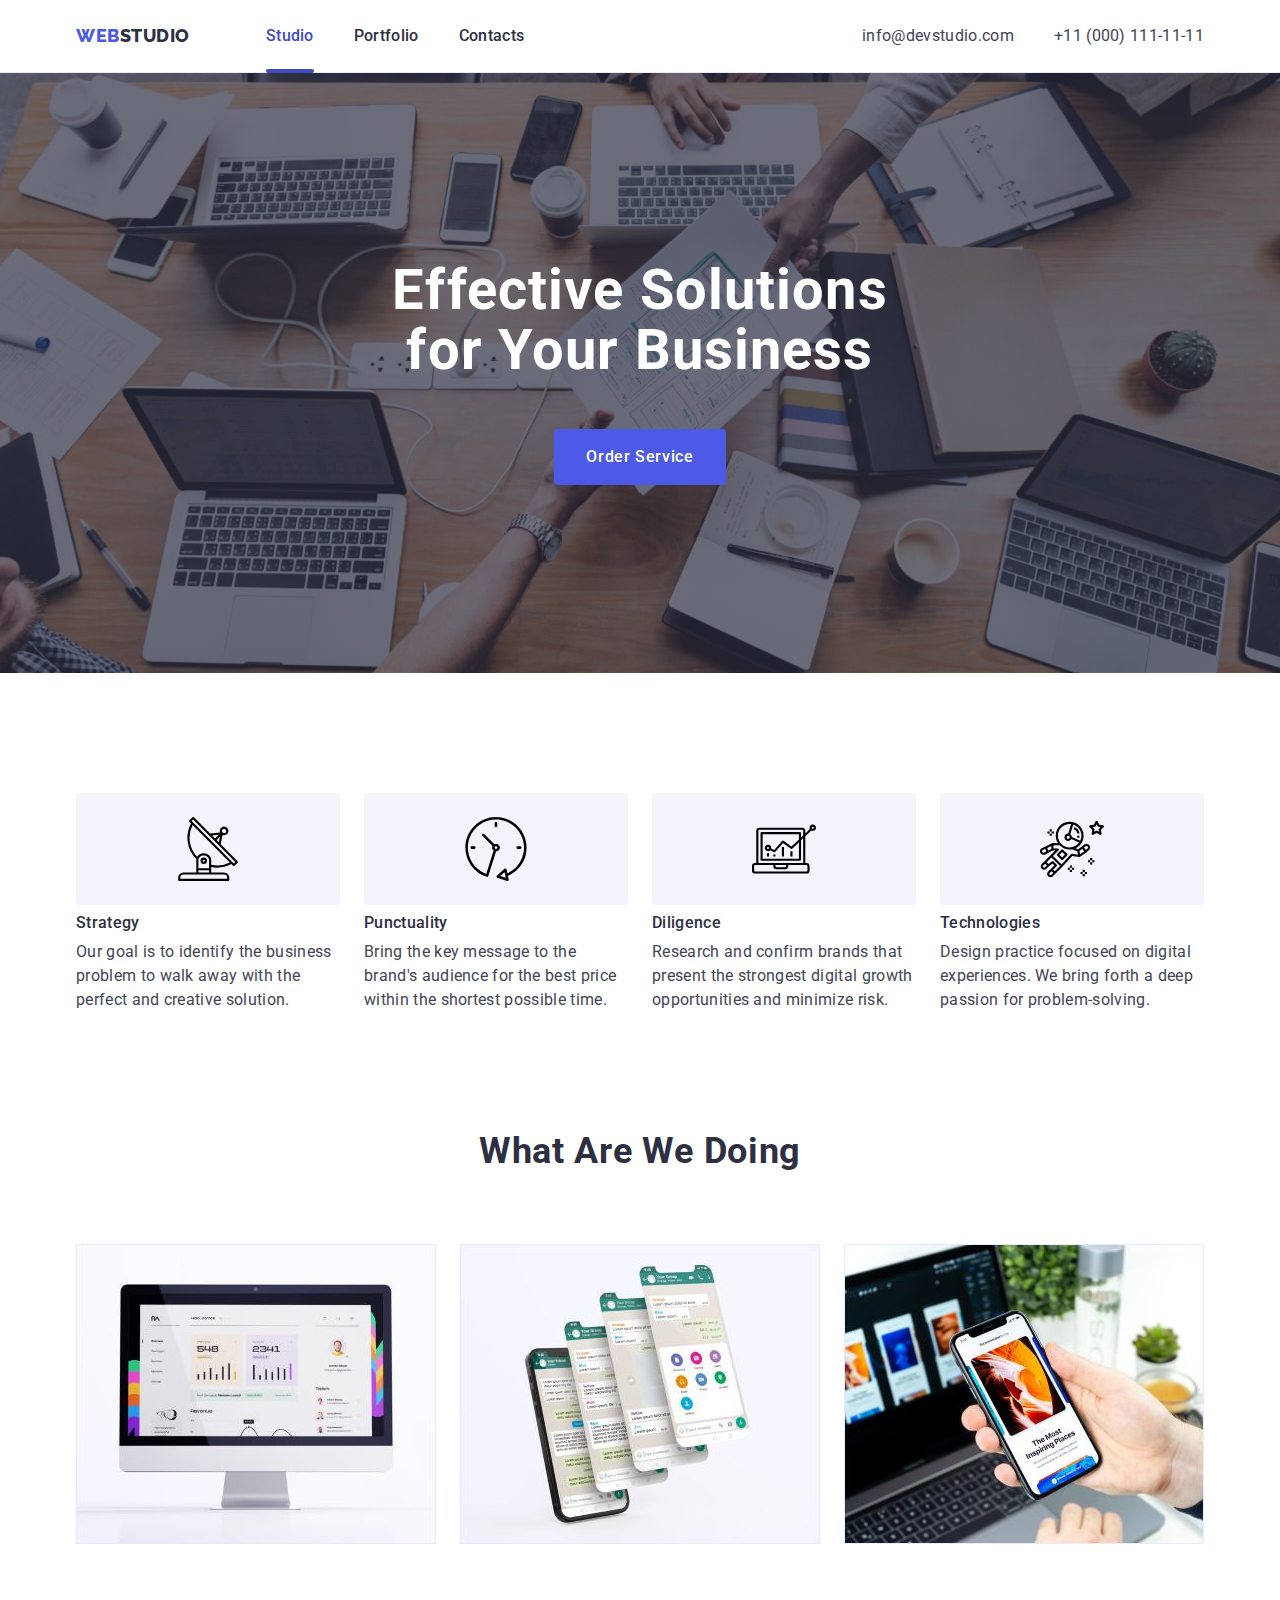
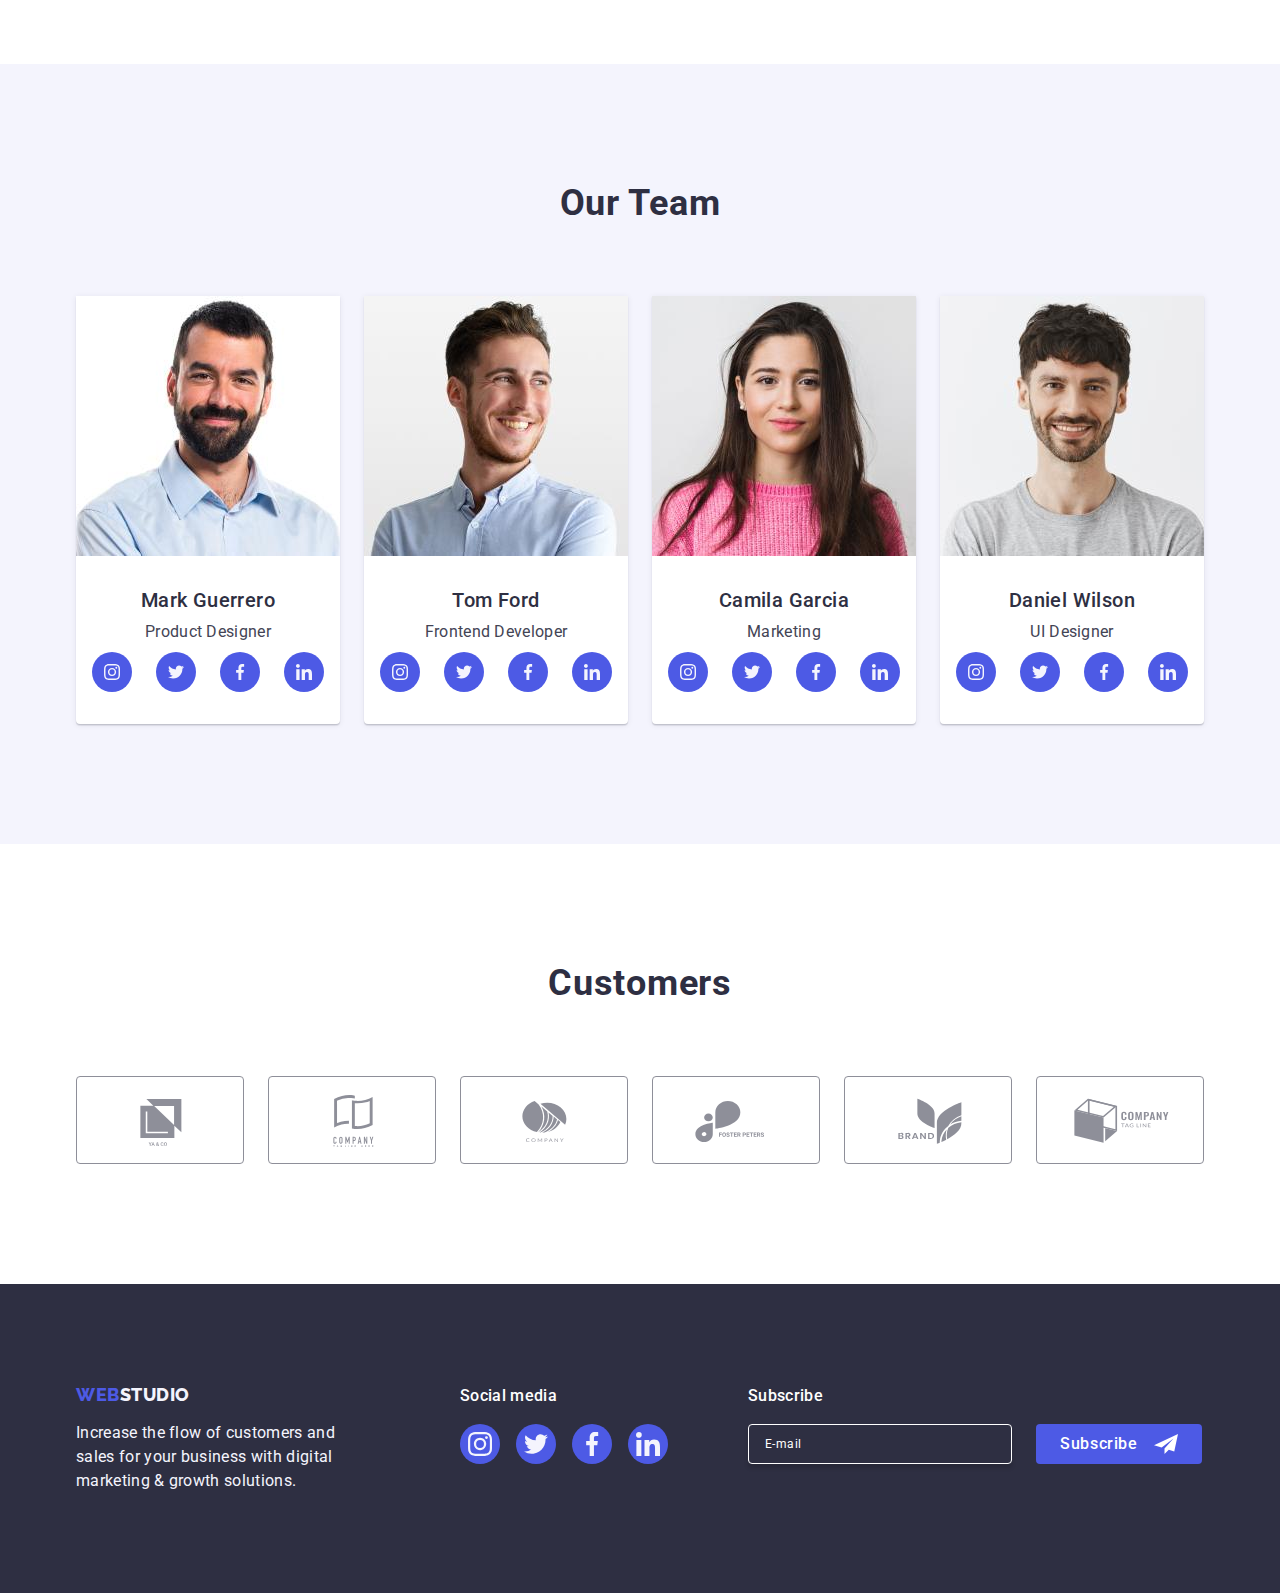
==== commit 1a21c0b2: "fix" ====
--- a/index.html
+++ b/index.html
@@ -44,7 +44,7 @@
                     <use href="./images/icons.svg#icon-menu-hamburger"></use>
                 </svg>
             </button>
-            <div class="backdrop js-menu-container is-hidden">
+            <div class="mobile-menu-container js-menu-container">
                 <div class="mobile-menu">
                     <button class="close-btn js-close-menu">
                         <svg class="close-icon" width="8" height="8">
@@ -185,7 +185,7 @@
                 <h2 class="images-title">Our Team</h2>
                 <ul class="list our-team-list">
                     <li class="employee-list-item">
-                        <img src="./images/img-4.jpg" alt="Mark Guerrero photo" width="264"/>
+                        <img srcset="./images/img-4-2x.jpg 2x" src="./images/img-4.jpg" alt="Mark Guerrero photo" width="264"/>
                         <div class="employee-container">
                             <h3 class="employee-title-item">Mark Guerrero</h3>
                             <p class="employee-text-item">Product Designer</p>
@@ -222,7 +222,7 @@
                         </div>
                     </li>
                     <li class="employee-list-item">
-                        <img src="./images/img-5.jpg" alt="Tom Ford photo" width="264"/>
+                        <img srcset="./images/img-5-2x.jpg 2x" src="./images/img-5.jpg" alt="Tom Ford photo" width="264"/>
                         <div class="employee-container">
                             <h3 class="employee-title-item">Tom Ford</h3>
                             <p class="employee-text-item">Frontend Developer</p>
@@ -259,7 +259,7 @@
                         </div>
                     </li>
                     <li class="employee-list-item">
-                        <img src="./images/img-6.jpg" alt="Camila Garcia photo" width="264"/>
+                        <img srcset="./images/img-6-2x.jpg 2x" src="./images/img-6.jpg" alt="Camila Garcia photo" width="264"/>
                         <div class="employee-container">
                             <h3 class="employee-title-item">Camila Garcia</h3>
                             <p class="employee-text-item">Marketing</p>
@@ -296,7 +296,7 @@
                         </div>
                     </li>
                     <li class="employee-list-item">
-                        <img src="./images/img-7.jpg" alt="Daniel Wilson photo" width="264"/>
+                        <img srcset="./images/img-7-2x.jpg 2x" src="./images/img-7.jpg" alt="Daniel Wilson photo" width="264"/>
                         <div class="employee-container">
                             <h3 class="employee-title-item">Daniel Wilson</h3>
                             <p class="employee-text-item">UI Designer</p>
--- a/css/styles.css
+++ b/css/styles.css
@@ -30,10 +30,10 @@
     box-shadow: 0px 2px 1px rgba(46, 47, 66, 0.08), 0px 1px 1px rgba(46, 47, 66, 0.16), 0px 1px 6px rgba(46, 47, 66, 0.08);
 }
 
-@media (min-width: 768px) and (max-width: 1199px) {
+@media (min-width: 768px) {
     .header {
-        padding-top: 16px;
-        padding-bottom: 16px;
+        padding-top: 0;
+        padding-bottom: 0;
     }
 }
 
@@ -44,6 +44,7 @@
 .header-container {
     display: flex;
     justify-content: space-between;
+    align-items: center;
 }
 
 .container {
@@ -56,19 +57,19 @@
 
 @media screen and (min-width: 480px) {
     .container {
-        width: calc(480px - 30px);
+        width: 480px;
     }
 }
 
 @media screen and (min-width: 768px) {
     .container {
-        width: calc(768px - 30px);
-    }
-}
-
-@media screen and (min-width: 1200px) {
+        width: 768px;
+    }
+}
+
+@media screen and (min-width: 1158px) {
     .container {
-        width: calc(1200px - 30px);
+        width: 1158px;
     }
 }
 
@@ -120,6 +121,7 @@
 }
 
 .link-list-item {
+    display: block;
     position: relative;
     font-weight: 500;
     font-size: 16px;
@@ -147,18 +149,12 @@
     position: absolute;
     width: 100%;
     height: 4px;
-    bottom: -4px;
+    bottom: -1px;
     left: 0;
     border-radius: 2px;
     background-color: #404BBF;
 }
 
-@media (min-width: 768px) and (max-width: 1199px) {
-    .selected-list-link-item::after {
-        bottom: -10px;
-    }
-}
-
 
 .address {
     display: none;
@@ -171,7 +167,7 @@
     }
 }
 
-@media (min-width: 768px) and (max-width: 1199px) {
+@media (min-width: 768px) and (max-width: 1157px) {
     .address > .menu {
         flex-direction: column;
     }
@@ -193,7 +189,7 @@
     transition-timing-function: cubic-bezier(0.4, 0, 0.2, 1);
 }
 
-@media (min-width: 768px) and (max-width: 1199px) {
+@media (min-width: 768px) and (max-width: 1157px) {
     .address-link {
         font-size: 12px;
     }
@@ -256,7 +252,7 @@
     }
 }
 
-@media (min-width: 1200px) {
+@media (min-width: 1158px) {
     .first-section {
         background-image: var(--bg-gradient), url(../images/people-office.jpg);
         padding-top: 188px;
@@ -314,7 +310,7 @@
     padding-bottom: 96px;
 }
 
-@media (min-width: 1200px) {
+@media (min-width: 1158px) {
     .second-section {
         padding-top: 120px;
         padding-bottom: 120px;
@@ -340,12 +336,14 @@
     justify-content: center;
     flex-wrap: wrap;
     padding-left: 0;
-    gap: 24px;
-}
-
-@media (min-width: 1200px) {
+    column-gap: 24px;
+    row-gap: 72px;
+}
+
+@media (min-width: 1158px) {
     .advatages-list {
         flex-wrap: nowrap;
+        gap: 24px;
     }    
 }
 
@@ -359,7 +357,7 @@
     }
 }
 
-@media (min-width: 1200px) {
+@media (min-width: 1158px) {
     .list-item {
         width: calc((100% - 72px) / 4);
     }
@@ -369,7 +367,7 @@
     display: none;
 }
 
-@media (min-width: 1200px) {
+@media (min-width: 1158px) {
     .advantages-icon-container {
         background-color: #F4F4FD;
         padding-top: 24px;
@@ -383,12 +381,30 @@
 }
 
 .title-item {
-    font-weight: 500;
-    font-size: 16px;
-    line-height: 1.2;
-    letter-spacing: 0.02em;
+    font-size: 36px;
+    font-style: normal;
+    font-weight: 700;
+    line-height: 1.11;
+    letter-spacing: 0.72px;
+    text-transform: capitalize;
+    margin-bottom: 8px;
     color: #2e2f42;
-    margin-bottom: 8px;
+    text-align: center;
+}
+
+@media (min-width: 768px) {
+    .title-item {
+        text-align: start;
+    }
+}
+
+@media (min-width: 1158px) {
+    .title-item {
+        font-weight: 500;
+        font-size: 16px;
+        line-height: 1.2;
+        letter-spacing: 0.02em;
+    }
 }
 
 .text-item {
@@ -402,7 +418,7 @@
     display: none;
 }
 
-@media (min-width: 1200px) {
+@media (min-width: 1158px) {
     .third-section {
         display: block;
         padding-bottom: 120px;
@@ -435,7 +451,7 @@
     padding-bottom: 96px;
 }
 
-@media (min-width: 1200px) {
+@media (min-width: 1158px) {
     .our-team-section {
         padding-top: 120px;
         padding-bottom: 120px;
@@ -446,11 +462,18 @@
     display: flex;
     flex-wrap: wrap;
     justify-content: center;
-    gap: 24px;
+    column-gap: 24px;
+    row-gap: 72px;
     padding-left: 0;
 }
 
-@media (min-width: 1200px) {
+@media (min-width: 768px) {
+    .our-team-list {
+        row-gap: 64px;
+    }
+}
+
+@media (min-width: 1158px) {
     .our-team-list {
         flex-wrap: nowrap;
     }
@@ -526,7 +549,7 @@
     padding-bottom: 96px;
 }
 
-@media (min-width: 1200px) {
+@media (min-width: 1158px) {
     .customers-section {
         padding-top: 120px;
         padding-bottom: 120px;
@@ -548,10 +571,11 @@
     display: flex;
     flex-wrap: wrap;
     justify-content: center;
-    gap: 24px;
-}
-
-@media (min-width: 1200px) {
+    column-gap: 24px;
+    row-gap: 72px;
+}
+
+@media (min-width: 1158px) {
     .customers-list {
         flex-wrap: nowrap;
     }
@@ -594,6 +618,12 @@
     display: flex;
     flex-direction: column;
     gap: 72px;
+}
+
+@media (min-width: 768px) and (max-width: 1157px) {
+    .footer > .container {
+        width: 584px;
+    }
 }
 
 @media (min-width: 768px) {
@@ -607,7 +637,7 @@
     }
 }
 
-@media (min-width: 1200px) {
+@media (min-width: 1158px) {
     .footer {
         padding: 100px 0;
     }
@@ -624,9 +654,15 @@
 
 @media (min-width: 768px) {
     .logo-description-container {
-        margin-right: 120px;
+        margin-right: 24px;
         margin-left: 0;
         text-align: start;
+    }
+}
+
+@media (min-width: 1158px) {
+    .logo-description-container {
+        margin-right: 120px;
     }
 }
 
@@ -656,7 +692,6 @@
     line-height: 24px;
     letter-spacing: 0.02em;
     color: #F4F4FD;
-    margin-top: 16px;
     max-width: 264px;
 }
 
@@ -723,7 +758,7 @@
     }
 }
 
-@media (min-width: 1200px) {
+@media (min-width: 1158px) {
     .subscribe-footer-container {
         margin-left: 80px;
         margin-top: 0;
@@ -823,7 +858,6 @@
 
 @media (min-width: 768px) {
     .subscribe-footer-btn {
-        margin-left: 24px;
         margin-top: 0;
     }
 }
@@ -850,7 +884,7 @@
     }
 }
 
-@media (min-width: 1200px) {
+@media (min-width: 1158px) {
     .portfolio-section {
         padding-top: 96px;
         padding-bottom: 120px;
@@ -923,7 +957,7 @@
     }
 }
 
-@media (min-width: 1200px) {
+@media (min-width: 1158px) {
     .portfolio-item {
         width: calc((100% - 48px) / 3);
     }
@@ -1243,14 +1277,33 @@
     background-color: #404BBF;
 }
 
+.mobile-menu-container {
+    position: fixed;
+    top: 0;
+    left: 0;
+    width: 100vw;
+    height: 100vh;
+    background-color: #ffffff;
+    z-index: 1;
+    transform: translateX(100%);
+    transition: transform 250ms cubic-bezier(0.4, 0, 0.2, 1);
+  }
+
+  .mobile-menu-container.is-open {
+    visibility: visible;
+    pointer-events: auto;
+    transform: translateX(0);
+  }
+
 .mobile-menu {
     position: relative;
-    width: 100%;
-    height: 100vh;
+    height: 100%;
     display: flex;
     flex-direction: column;
-    background-color: #ffffff;
     padding: 80px 40px 40px 40px;
+    margin-left: auto;
+    margin-right: auto;
+    overflow: auto;
 }
 
 .mobile-menu > .close-btn {
@@ -1286,6 +1339,11 @@
     line-height: 1.11;
     letter-spacing: 0.02em;
     text-transform: capitalize;
+    color: #2E2F42;
+}
+
+.mobile-menu-list-item > .list-link-item.selected-list-link-item {
+    color: #404BBF;
 }
 
 .mobile-menu-list-item:first-child > .address-link {
